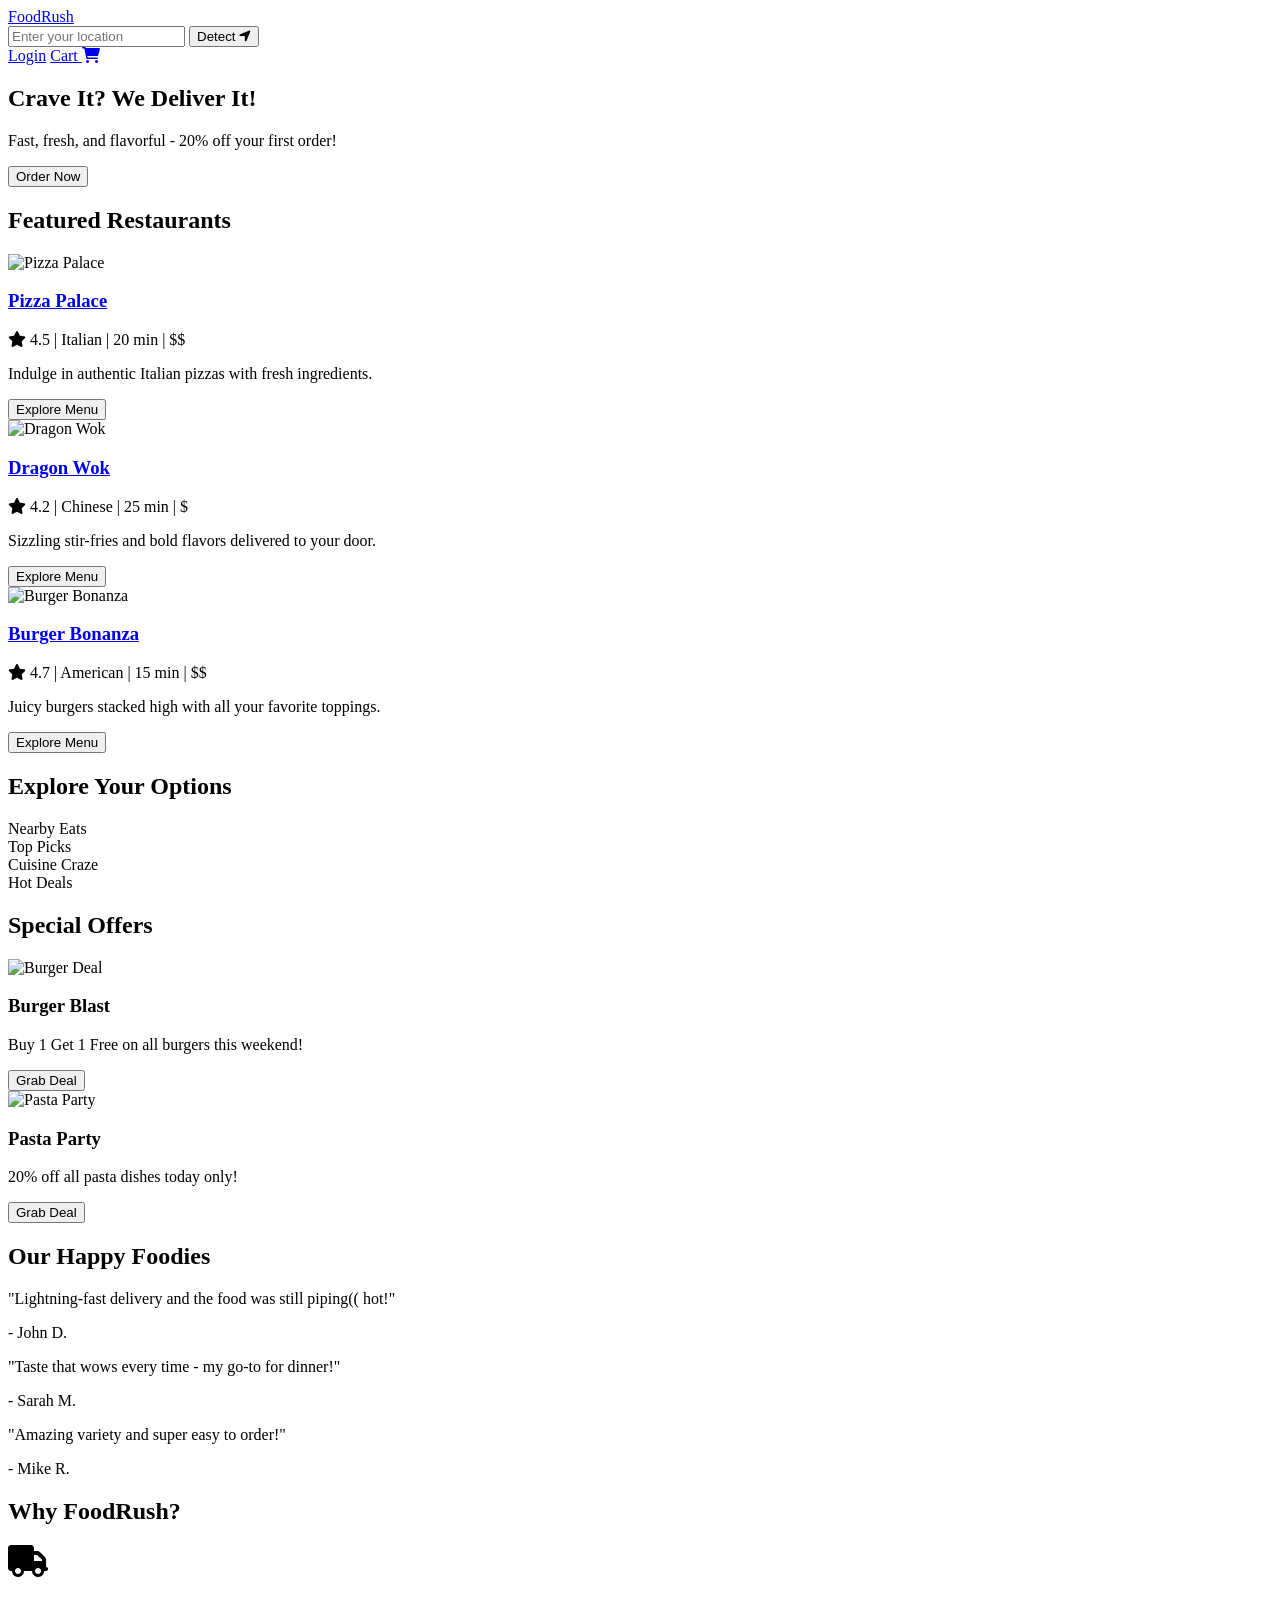
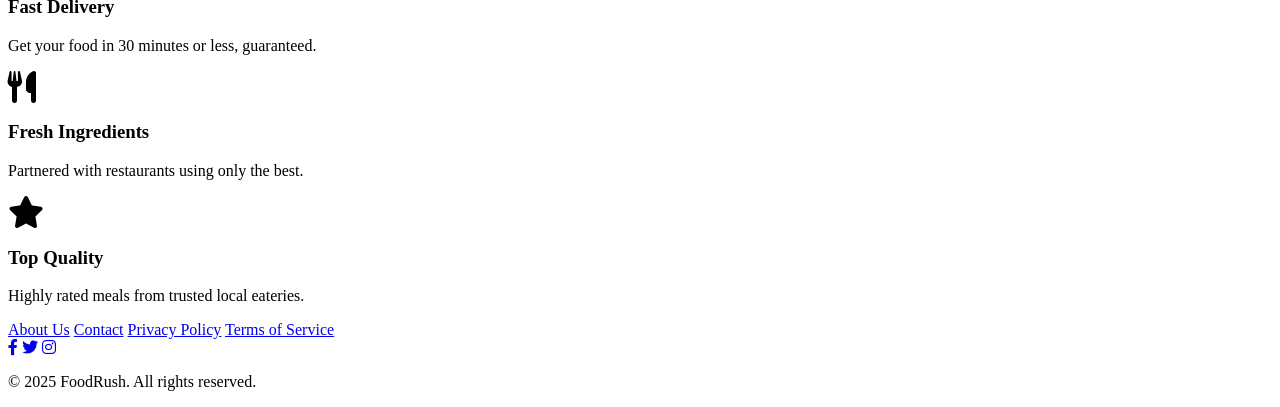
==== index.html @ 388108f4 "Add files via upload" ====
<!DOCTYPE html>
<html lang="en">
<head>
    <meta charset="UTF-8">
    <meta name="viewport" content="width=device-width, initial-scale=1.0">
    <title>FoodRush - Fast Food Delivery</title>
    <link rel="stylesheet" href="css/styles.css">
    <link rel="stylesheet" href="https://cdnjs.cloudflare.com/ajax/libs/font-awesome/6.0.0/css/all.min.css">
</head>
<body>
    <!-- Header -->
    <header>
        <nav class="navbar">
            <div class="logo"><a href="index.html">FoodRush</a></div>
            <div class="search-bar">
                <input type="text" placeholder="Enter your location" id="location-search" aria-label="Search for location">
                <button onclick="getLocation()">Detect <i class="fas fa-location-arrow"></i></button>
            </div>
            <div class="nav-links">
                <a href="login.html">Login</a>
                <a href="cart.html">Cart <i class="fas fa-shopping-cart"></i></a>
            </div>
        </nav>
    </header>

    <!-- Hero Section -->
    <section class="hero">
        <div class="hero-content">
            <h1>Crave It? We Deliver It!</h1>
            <p>Fast, fresh, and flavorful - 20% off your first order!</p>
            <button class="cta-button" onclick="location.href='restaurant-listing.html'">Order Now</button>
        </div>
    </section>

    <!-- Featured Restaurants -->
    <section class="featured">
        <h2>Featured Restaurants</h2>
        <div class="restaurant-grid">
            <div class="restaurant-card">
                <img src="https://images.unsplash.com/photo-1513104890138-7c749659a680?ixlib=rb-4.0.3&auto=format&fit=crop&w=800&q=80" alt="Pizza Palace" class="restaurant-img">
                <h3><a href="menu.html">Pizza Palace</a></h3>
                <p><i class="fas fa-star"></i> 4.5 | Italian | 20 min | $$</p>
                <p>Indulge in authentic Italian pizzas with fresh ingredients.</p>
                <button class="cta-button" onclick="location.href='menu.html'">Explore Menu</button>
            </div>
            <div class="restaurant-card">
                <img src="https://images.unsplash.com/photo-1565958011703-44f9829ba187?ixlib=rb-4.0.3&auto=format&fit=crop&w=800&q=80" alt="Dragon Wok" class="restaurant-img">
                <h3><a href="menu.html">Dragon Wok</a></h3>
                <p><i class="fas fa-star"></i> 4.2 | Chinese | 25 min | $</p>
                <p>Sizzling stir-fries and bold flavors delivered to your door.</p>
                <button class="cta-button" onclick="location.href='menu.html'">Explore Menu</button>
            </div>
            <div class="restaurant-card">
                <img src="https://images.unsplash.com/photo-1565299624946-baccd3051810?ixlib=rb-4.0.3&auto=format&fit=crop&w=800&q=80" alt="Burger Bonanza" class="restaurant-img">
                <h3><a href="menu.html">Burger Bonanza</a></h3>
                <p><i class="fas fa-star"></i> 4.7 | American | 15 min | $$</p>
                <p>Juicy burgers stacked high with all your favorite toppings.</p>
                <button class="cta-button" onclick="location.href='menu.html'">Explore Menu</button>
            </div>
        </div>
    </section>

    <!-- Restaurant Categories -->
    <section class="categories">
        <h2>Explore Your Options</h2>
        <div class="category-grid">
            <div class="category-card" onclick="location.href='restaurant-listing.html?category=nearby'">Nearby Eats</div>
            <div class="category-card" onclick="location.href='restaurant-listing.html?category=top'">Top Picks</div>
            <div class="category-card" onclick="location.href='restaurant-listing.html?category=cuisines'">Cuisine Craze</div>
            <div class="category-card" onclick="location.href='restaurant-listing.html?category=deals'">Hot Deals</div>
        </div>
    </section>

    <!-- Promotional Offers -->
    <section class="promotions">
        <h2>Special Offers</h2>
        <div class="promo-grid">
            <div class="promo-card">
                <img src="https://images.unsplash.com/photo-1571091718767-18b5b1457add?ixlib=rb-4.0.3&auto=format&fit=crop&w=800&q=80" alt="Burger Deal" class="promo-img">
                <h3>Burger Blast</h3>
                <p>Buy 1 Get 1 Free on all burgers this weekend!</p>
                <button class="cta-button" onclick="location.href='restaurant-listing.html'">Grab Deal</button>
            </div>
            <div class="promo-card">
                <img src="https://images.unsplash.com/photo-1600891964599-f61ba0e24092?ixlib=rb-4.0.3&auto=format&fit=crop&w=800&q=80" alt="Pasta Party" class="promo-img">
                <h3>Pasta Party</h3>
                <p>20% off all pasta dishes today only!</p>
                <button class="cta-button" onclick="location.href='restaurant-listing.html'">Grab Deal</button>
            </div>
        </div>
    </section>

    <!-- Testimonials -->
    <section class="testimonials">
        <h2>Our Happy Foodies</h2>
        <div class="testimonial-grid">
            <div class="testimonial">
                <p>"Lightning-fast delivery and the food was still piping(( hot!"</p>
                <p class="author">- John D.</p>
            </div>
            <div class="testimonial">
                <p>"Taste that wows every time - my go-to for dinner!"</p>
                <p class="author">- Sarah M.</p>
            </div>
            <div class="testimonial">
                <p>"Amazing variety and super easy to order!"</p>
                <p class="author">- Mike R.</p>
            </div>
        </div>
    </section>

    <!-- Why Choose Us -->
    <section class="why-choose-us">
        <h2>Why FoodRush?</h2>
        <div class="features-grid">
            <div class="feature-card">
                <i class="fas fa-truck fa-2x"></i>
                <h3>Fast Delivery</h3>
                <p>Get your food in 30 minutes or less, guaranteed.</p>
            </div>
            <div class="feature-card">
                <i class="fas fa-utensils fa-2x"></i>
                <h3>Fresh Ingredients</h3>
                <p>Partnered with restaurants using only the best.</p>
            </div>
            <div class="feature-card">
                <i class="fas fa-star fa-2x"></i>
                <h3>Top Quality</h3>
                <p>Highly rated meals from trusted local eateries.</p>
            </div>
        </div>
    </section>

    <!-- Footer -->
    <footer>
        <div class="footer-links">
            <a href="about.html">About Us</a>
            <a href="contact.html">Contact</a>
            <a href="privacy.html">Privacy Policy</a>
            <a href="terms.html">Terms of Service</a>
        </div>
        <div class="social-links">
            <a href="https://facebook.com"><i class="fab fa-facebook-f"></i></a>
            <a href="https://twitter.com"><i class="fab fa-twitter"></i></a>
            <a href="https://instagram.com"><i class="fab fa-instagram"></i></a>
        </div>
        <p>© 2025 FoodRush. All rights reserved.</p>
    </footer>

    <script>
        function getLocation() {
            if (navigator.geolocation) {
                navigator.geolocation.getCurrentPosition(showPosition);
            } else {
                alert("Geolocation is not supported by this browser.");
            }
        }
        function showPosition(position) {
            document.getElementById("location-search").value = `Lat: ${position.coords.latitude}, Lon: ${position.coords.longitude}`;
        }
    </script>
</body>
</html>
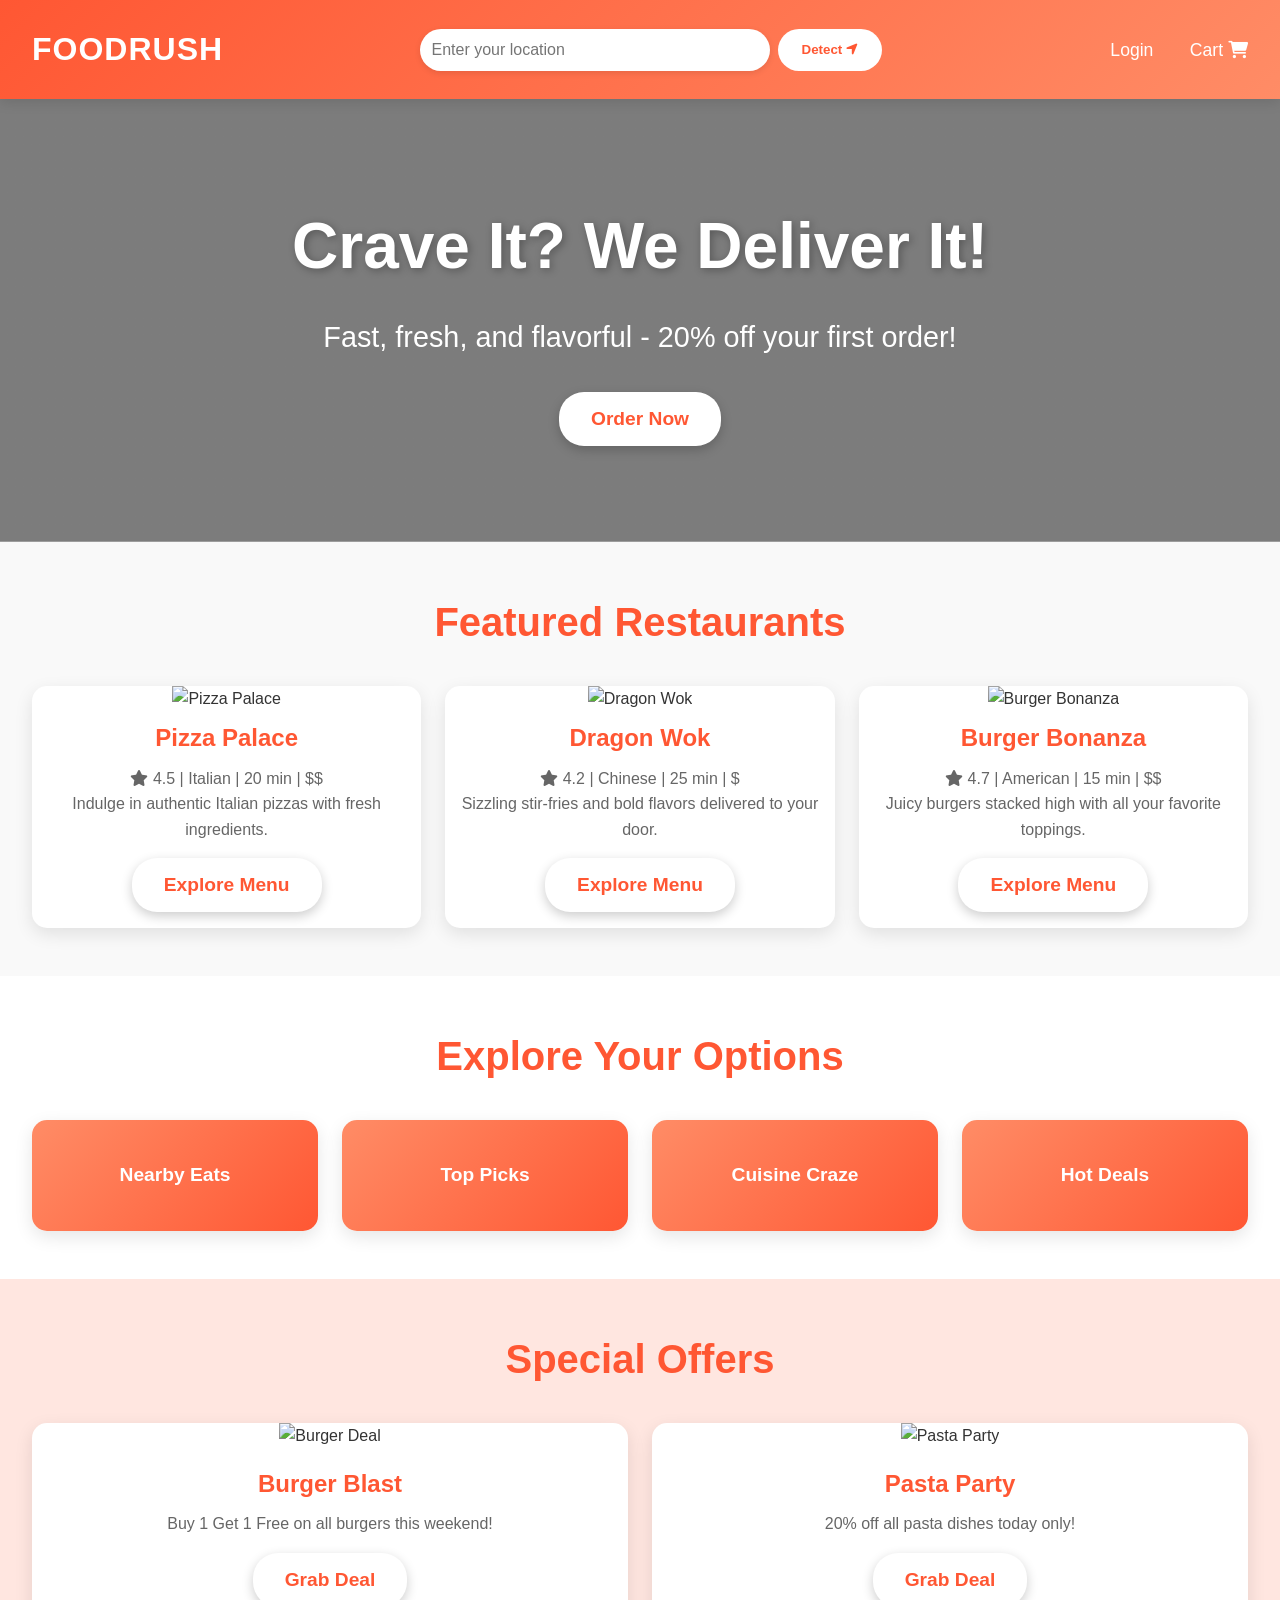
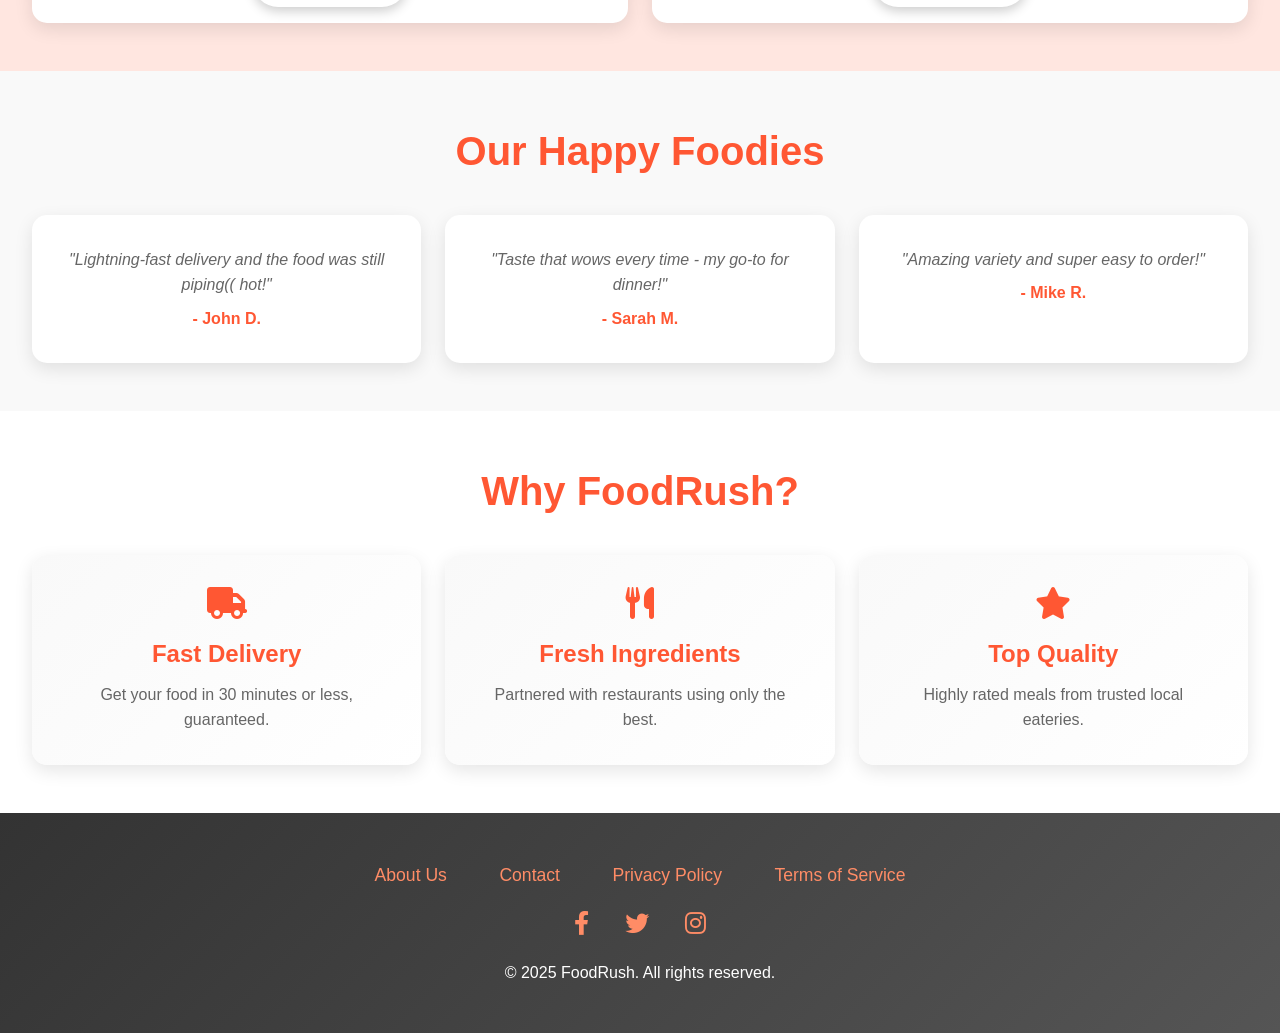
==== commit 820c7c92: "Update index.html" ====
--- a/index.html
+++ b/index.html
@@ -1,6 +1,15 @@
 <!DOCTYPE html>
 <html lang="en">
 <head>
+    <!-- Google tag (gtag.js) -->
+<script async src="https://www.googletagmanager.com/gtag/js?id=G-6M3E61RM1W"></script>
+<script>
+  window.dataLayer = window.dataLayer || [];
+  function gtag(){dataLayer.push(arguments);}
+  gtag('js', new Date());
+
+  gtag('config', 'G-6M3E61RM1W');
+</script>
     <meta charset="UTF-8">
     <meta name="viewport" content="width=device-width, initial-scale=1.0">
     <title>FoodRush - Fast Food Delivery</title>
@@ -160,4 +169,4 @@
         }
     </script>
 </body>
-</html>+</html>
--- a/css/styles.css
+++ b/css/styles.css
@@ -0,0 +1,622 @@
+/* Reset and Base Styles */
+* {
+    margin: 0;
+    padding: 0;
+    box-sizing: border-box;
+}
+
+body {
+    font-family: 'Segoe UI', Arial, sans-serif;
+    line-height: 1.6;
+    color: #333;
+    background-color: #f9f9f9;
+}
+
+/* Navbar */
+.navbar {
+    display: flex;
+    justify-content: space-between;
+    align-items: center;
+    padding: 1.5rem 2rem;
+    background: linear-gradient(135deg, #ff5733, #ff8c66);
+    box-shadow: 0 4px 12px rgba(0, 0, 0, 0.1);
+    position: sticky;
+    top: 0;
+    z-index: 1000;
+}
+
+.logo a {
+    font-size: 2rem;
+    font-weight: 700;
+    color: white;
+    text-decoration: none;
+    text-transform: uppercase;
+    letter-spacing: 1px;
+}
+
+.search-bar {
+    display: flex;
+    gap: 0.5rem;
+}
+
+.search-bar input {
+    padding: 0.75rem;
+    width: 350px;
+    border: none;
+    border-radius: 25px;
+    box-shadow: 0 2px 6px rgba(0, 0, 0, 0.1);
+    font-size: 1rem;
+    transition: all 0.3s ease;
+}
+
+.search-bar input:focus {
+    outline: none;
+    box-shadow: 0 4px 12px rgba(0, 0, 0, 0.2);
+}
+
+.search-bar button {
+    padding: 0.75rem 1.5rem;
+    background-color: #fff;
+    color: #ff5733;
+    border: none;
+    border-radius: 25px;
+    cursor: pointer;
+    font-weight: bold;
+    transition: background-color 0.3s ease;
+}
+
+.search-bar button:hover {
+    background-color: #ffe6e0;
+}
+
+.nav-links a {
+    color: white;
+    text-decoration: none;
+    margin-left: 2rem;
+    font-size: 1.1rem;
+    transition: color 0.3s ease;
+}
+
+.nav-links a:hover {
+    color: #ffe6e0;
+}
+
+/* Hero Section */
+.hero {
+    padding: 6rem 2rem;
+    background: linear-gradient(rgba(0, 0, 0, 0.5), rgba(0, 0, 0, 0.5)), url('https://images.unsplash.com/photo-1504672281656-63c9c8c9d90c?ixlib=rb-4.0.3&auto=format&fit=crop&w=1350&q=80');
+    background-size: cover;
+    background-position: center;
+    color: white;
+    text-align: center;
+    animation: fadeIn 1s ease-in;
+}
+
+.hero-content h1 {
+    font-size: 4rem;
+    font-weight: 700;
+    margin-bottom: 1rem;
+    text-shadow: 2px 2px 8px rgba(0, 0, 0, 0.3);
+}
+
+.hero-content p {
+    font-size: 1.8rem;
+    margin-bottom: 2rem;
+}
+
+.cta-button {
+    padding: 1rem 2rem;
+    background-color: #fff;
+    color: #ff5733;
+    border: none;
+    border-radius: 25px;
+    font-size: 1.2rem;
+    font-weight: bold;
+    cursor: pointer;
+    box-shadow: 0 4px 12px rgba(0, 0, 0, 0.2);
+    transition: transform 0.3s ease, background-color 0.3s ease;
+}
+
+.cta-button:hover {
+    transform: translateY(-3px);
+    background-color: #ffe6e0;
+}
+
+/* Featured Restaurants */
+.featured {
+    padding: 3rem 2rem;
+    text-align: center;
+}
+
+.featured h2 {
+    font-size: 2.5rem;
+    margin-bottom: 2rem;
+    color: #ff5733;
+}
+
+.restaurant-grid {
+    display: grid;
+    grid-template-columns: repeat(auto-fit, minmax(320px, 1fr));
+    gap: 1.5rem;
+}
+
+.restaurant-card {
+    background: #fff;
+    border-radius: 15px;
+    box-shadow: 0 6px 18px rgba(0, 0, 0, 0.1);
+    overflow: hidden;
+    transition: transform 0.3s ease, box-shadow 0.3s ease;
+}
+
+.restaurant-card:hover {
+    transform: translateY(-5px);
+    box-shadow: 0 10px 24px rgba(0, 0, 0, 0.15);
+}
+
+.restaurant-img {
+    width: 100%;
+    height: 200px;
+    object-fit: cover;
+}
+
+.restaurant-card h3 a {
+    font-size: 1.5rem;
+    color: #ff5733;
+    text-decoration: none;
+    margin: 0.5rem 0;
+    display: block;
+}
+
+.restaurant-card p {
+    color: #666;
+    padding: 0 1rem;
+}
+
+.restaurant-card .cta-button {
+    margin: 1rem;
+}
+
+/* Categories */
+.categories {
+    padding: 3rem 2rem;
+    text-align: center;
+    background-color: #fff;
+}
+
+.categories h2 {
+    font-size: 2.5rem;
+    margin-bottom: 2rem;
+    color: #ff5733;
+}
+
+.category-grid {
+    display: grid;
+    grid-template-columns: repeat(auto-fit, minmax(220px, 1fr));
+    gap: 1.5rem;
+}
+
+.category-card {
+    background: linear-gradient(135deg, #ff8c66, #ff5733);
+    padding: 2.5rem;
+    border-radius: 15px;
+    font-size: 1.2rem;
+    font-weight: bold;
+    color: white;
+    box-shadow: 0 6px 18px rgba(0, 0, 0, 0.1);
+    cursor: pointer;
+    transition: transform 0.3s ease, box-shadow 0.3s ease;
+}
+
+.category-card:hover {
+    transform: translateY(-5px);
+    box-shadow: 0 10px 24px rgba(0, 0, 0, 0.15);
+}
+
+/* Promotions */
+.promotions {
+    padding: 3rem 2rem;
+    background-color: #ffe6e0;
+    text-align: center;
+}
+
+.promotions h2 {
+    font-size: 2.5rem;
+    margin-bottom: 2rem;
+    color: #ff5733;
+}
+
+.promo-grid {
+    display: grid;
+    grid-template-columns: repeat(auto-fit, minmax(320px, 1fr));
+    gap: 1.5rem;
+}
+
+.promo-card {
+    background: #fff;
+    border-radius: 15px;
+    box-shadow: 0 6px 18px rgba(0, 0, 0, 0.1);
+    overflow: hidden;
+}
+
+.promo-img {
+    width: 100%;
+    height: 200px;
+    object-fit: cover;
+}
+
+.promo-card h3 {
+    font-size: 1.5rem;
+    color: #ff5733;
+    margin: 1rem 0 0.5rem;
+}
+
+.promo-card p {
+    color: #666;
+    padding: 0 1rem;
+}
+
+.promo-card .cta-button {
+    margin: 1rem;
+}
+
+/* Testimonials */
+.testimonials {
+    padding: 3rem 2rem;
+    text-align: center;
+}
+
+.testimonials h2 {
+    font-size: 2.5rem;
+    margin-bottom: 2rem;
+    color: #ff5733;
+}
+
+.testimonial-grid {
+    display: grid;
+    grid-template-columns: repeat(auto-fit, minmax(320px, 1fr));
+    gap: 1.5rem;
+}
+
+.testimonial {
+    background: #fff;
+    padding: 2rem;
+    border-radius: 15px;
+    font-style: italic;
+    color: #666;
+    box-shadow: 0 6px 18px rgba(0, 0, 0, 0.1);
+    transition: transform 0.3s ease;
+}
+
+.testimonial:hover {
+    transform: translateY(-5px);
+}
+
+.author {
+    font-style: normal;
+    font-weight: bold;
+    color: #ff5733;
+    margin-top: 0.5rem;
+}
+
+/* Why Choose Us */
+.why-choose-us {
+    padding: 3rem 2rem;
+    background-color: #fff;
+    text-align: center;
+}
+
+.why-choose-us h2 {
+    font-size: 2.5rem;
+    margin-bottom: 2rem;
+    color: #ff5733;
+}
+
+.features-grid {
+    display: grid;
+    grid-template-columns: repeat(auto-fit, minmax(250px, 1fr));
+    gap: 1.5rem;
+}
+
+.feature-card {
+    padding: 2rem;
+    background: linear-gradient(135deg, #f9f9f9, #fff);
+    border-radius: 15px;
+    box-shadow: 0 6px 18px rgba(0, 0, 0, 0.1);
+}
+
+.feature-card i {
+    color: #ff5733;
+    margin-bottom: 1rem;
+}
+
+.feature-card h3 {
+    font-size: 1.5rem;
+    color: #ff5733;
+    margin-bottom: 0.5rem;
+}
+
+.feature-card p {
+    color: #666;
+}
+
+/* Footer */
+footer {
+    padding: 3rem 2rem;
+    background: linear-gradient(135deg, #333, #555);
+    color: white;
+    text-align: center;
+}
+
+.footer-links a {
+    color: #ff8c66;
+    text-decoration: none;
+    margin: 0 1.5rem;
+    font-size: 1.1rem;
+    transition: color 0.3s ease;
+}
+
+.footer-links a:hover {
+    color: #fff;
+}
+
+.social-links {
+    margin: 1rem 0;
+}
+
+.social-links a {
+    color: #ff8c66;
+    margin: 0 1rem;
+    font-size: 1.5rem;
+    transition: color 0.3s ease;
+}
+
+.social-links a:hover {
+    color: #fff;
+}
+
+/* Animations */
+@keyframes fadeIn {
+    from { opacity: 0; }
+    to { opacity: 1; }
+}
+
+/* Responsive Design */
+@media (max-width: 768px) {
+    .navbar {
+        flex-direction: column;
+        padding: 1rem;
+        gap: 1rem;
+    }
+
+    .search-bar input {
+        width: 100%;
+    }
+
+    .hero-content h1 {
+        font-size: 2.5rem;
+    }
+
+    .hero-content p {
+        font-size: 1.2rem;
+    }
+
+    .restaurant-grid,
+    .category-grid,
+    .promo-grid,
+    .testimonial-grid,
+    .features-grid {
+        grid-template-columns: 1fr;
+    }
+}
+/* Login Section */
+.login-section {
+    padding: 3rem 2rem;
+    text-align: center;
+    background-color: #fff;
+}
+
+.login-section h2 {
+    font-size: 2.5rem;
+    color: #ff5733;
+    margin-bottom: 2rem;
+}
+
+.login-form {
+    max-width: 400px;
+    margin: 0 auto;
+}
+
+.form-group {
+    margin-bottom: 1.5rem;
+    text-align: left;
+}
+
+.form-group label {
+    display: block;
+    font-size: 1.1rem;
+    color: #333;
+    margin-bottom: 0.5rem;
+}
+
+.form-group input,
+.form-group textarea {
+    width: 100%;
+    padding: 0.75rem;
+    border: none;
+    border-radius: 25px;
+    box-shadow: 0 2px 6px rgba(0, 0, 0, 0.1);
+    font-size: 1rem;
+}
+
+.form-group textarea {
+    height: 150px;
+    resize: vertical;
+}
+
+.login-form p {
+    margin-top: 1rem;
+}
+
+.login-form a {
+    color: #ff5733;
+    text-decoration: none;
+}
+
+/* Cart Section */
+.cart-section {
+    padding: 3rem 2rem;
+}
+
+.cart-section h2 {
+    font-size: 2.5rem;
+    color: #ff5733;
+    margin-bottom: 2rem;
+    text-align: center;
+}
+
+.cart-items {
+    max-width: 800px;
+    margin: 0 auto 2rem;
+}
+
+.cart-item {
+    display: flex;
+    align-items: center;
+    background: #fff;
+    padding: 1rem;
+    border-radius: 15px;
+    box-shadow: 0 6px 18px rgba(0, 0, 0, 0.1);
+    margin-bottom: 1rem;
+}
+
+.cart-img {
+    width: 100px;
+    height: 100px;
+    object-fit: cover;
+    border-radius: 10px;
+    margin-right: 1rem;
+}
+
+.cart-details {
+    flex-grow: 1;
+}
+
+.cart-details h3 {
+    font-size: 1.5rem;
+    color: #ff5733;
+}
+
+.cart-details p {
+    color: #666;
+}
+
+.cart-details input {
+    width: 50px;
+    padding: 0.25rem;
+    border-radius: 5px;
+    border: 1px solid #ccc;
+}
+
+.remove-button {
+    padding: 0.5rem 1rem;
+    background-color: #ff5733;
+    color: white;
+    border: none;
+    border-radius: 25px;
+    cursor: pointer;
+}
+
+.cart-summary {
+    max-width: 400px;
+    margin: 0 auto;
+    text-align: right;
+}
+
+.cart-summary p {
+    font-size: 1.2rem;
+    margin-bottom: 0.5rem;
+}
+
+/* Menu Section */
+.menu-section {
+    padding: 3rem 2rem;
+    text-align: center;
+}
+
+.menu-section h2 {
+    font-size: 2.5rem;
+    color: #ff5733;
+    margin-bottom: 2rem;
+}
+
+.menu-grid {
+    display: grid;
+    grid-template-columns: repeat(auto-fit, minmax(300px, 1fr));
+    gap: 1.5rem;
+}
+
+.menu-item {
+    background: #fff;
+    border-radius: 15px;
+    box-shadow: 0 6px 18px rgba(0, 0, 0, 0.1);
+    padding: 1rem;
+    transition: transform 0.3s ease;
+}
+
+.menu-item:hover {
+    transform: translateY(-5px);
+}
+
+.menu-img {
+    width: 100%;
+    height: 150px;
+    object-fit: cover;
+    border-radius: 10px;
+}
+
+.menu-item h3 {
+    font-size: 1.5rem;
+    color: #ff5733;
+    margin: 0.5rem 0;
+}
+
+.menu-item p {
+    color: #666;
+}
+
+/* About, Contact, Privacy, Terms Sections */
+.about-section,
+.contact-section,
+.privacy-section,
+.terms-section {
+    padding: 3rem 2rem;
+    text-align: center;
+    max-width: 800px;
+    margin: 0 auto;
+}
+
+.about-section h2,
+.contact-section h2,
+.privacy-section h2,
+.terms-section h2 {
+    font-size: 2.5rem;
+    color: #ff5733;
+    margin-bottom: 2rem;
+}
+
+.about-section p,
+.contact-section p,
+.privacy-section p,
+.terms-section p {
+    font-size: 1.1rem;
+    color: #666;
+    margin-bottom: 1rem;
+}
+
+.about-img {
+    width: 100%;
+    max-width: 600px;
+    height: auto;
+    border-radius: 15px;
+    margin-top: 2rem;
+}
